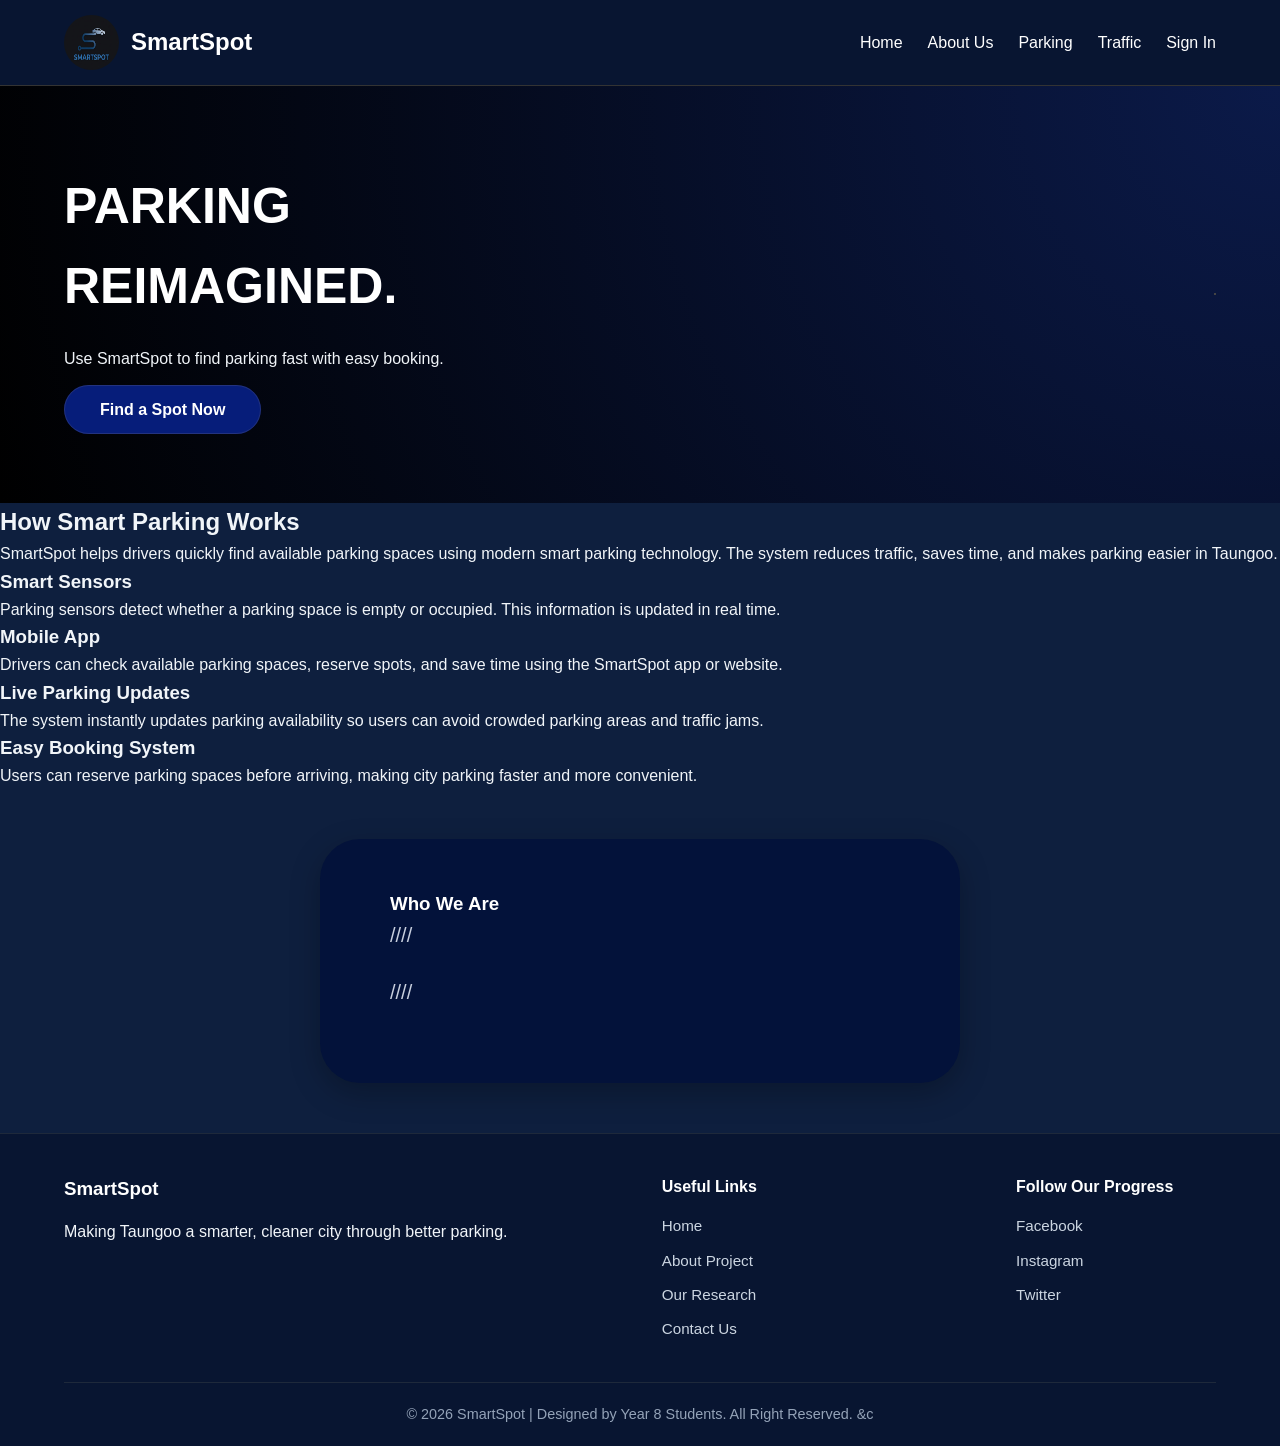
==== index.html @ 8a8c229a "Updated codes" ====
<!doctype html>
<html lang="en">
  <head>
    <meta charset="UTF-8" />
    <meta name="viewport" content="width=device-width, initial-scale=1.0" />
    <title>Smartspot | The Smarter Way to Find Your Space</title>
    <link rel="stylesheet" href="pages/style.css" />
    <link
      class="icon"
      rel="icon"
      type="image/x-icon"
      href="../images/favicon.png"
    />
  </head>
  <body>
    <!-- Navbar Starts -->
    <nav class="top-bar">
      <a class="logo-box" href="index.html">
        <img src="../images/carlogo.png" alt="SmartSpot Logo" />
        <h3>SmartSpot</h3>
      </a>

      <div class="menu">
        <a href="index.html">Home</a>
        <a href="pages/aboutus.html">About Us</a>
        <a href="pages/parking.html">Parking</a>
        <a href="pages/trafficeffiency.html">Traffic</a>
        <a href="pages/signin.html">Sign In</a>
        
      </div>
    </nav>
    <!-- Navbar Ends  -->

    <!-- Header Starts -->
    <header class="header-box">
      <div class="header-text">
        <h1>PARKING <br />REIMAGINED.</h1>
        <p>Use SmartSpot to find parking fast with easy booking.</p>
        <br />
        <a href="/pages/parking.html" class="main-btn">Find a Spot Now</a>
      </div>
      <div
        class="header-image"
        style="background-color: #222; border: 1px dashed #444"
      ></div>
    </header>
    <!-- Header Ends -->
    <!-- Add this section BELOW the header and ABOVE Popular Parking Hubs -->

    <section class="how-smartspot-works">
      <div class="works-container">
        <h2>How Smart Parking Works</h2>
        <p class="works-intro">
          SmartSpot helps drivers quickly find available parking spaces using
          modern smart parking technology. The system reduces traffic, saves
          time, and makes parking easier in Taungoo.
        </p>

        <div class="works-cards">
          <div class="works-card">
            <h3>Smart Sensors</h3>
            <p>
              Parking sensors detect whether a parking space is empty or
              occupied. This information is updated in real time.
            </p>
          </div>

          <div class="works-card">
            <h3>Mobile App</h3>
            <p>
              Drivers can check available parking spaces, reserve spots, and
              save time using the SmartSpot app or website.
            </p>
          </div>

          <div class="works-card">
            <h3>Live Parking Updates</h3>
            <p>
              The system instantly updates parking availability so users can
              avoid crowded parking areas and traffic jams.
            </p>
          </div>

          <div class="works-card">
            <h3>Easy Booking System</h3>
            <p>
              Users can reserve parking spaces before arriving, making city
              parking faster and more convenient.
            </p>
          </div>
        </div>
      </div>
    </section>

     <div class="about-box">
    <h3>Who We Are</h3>

    <p>
     ////
    </p>

    <p>
      ////
    </p>
  </div>

    

    <footer class="footer">
      <div class="footer-container">
        <div class="footer-about">
          <h3>SmartSpot</h3>
          <p>Making Taungoo a smarter, cleaner city through better parking.</p>
        </div>

        <div class="footer-links">
          <h4>Useful Links</h4>
          <ul class="footer_ul">
            <div>
              <a href="/pages/index.html">Home</a>
              <a href="/pages/aboutus.html">About Project</a>
              <a href="/pages/our-research.html">Our Research</a>
              <a href="/pages/contact.html">Contact Us</a>
            </div>
          </ul>
        </div>

        <div class="footer-socialmedia">
          <h4>Follow Our Progress</h4>
          <div class="footer_div">
            <a href="#">Facebook</a>
            <a href="#">Instagram</a>
            <a href="#">Twitter</a>
          </div>
        </div>
      </div>
      <div class="footer-bottom">
        <p>
          &copy; 2026 SmartSpot | Designed by Year 8 Students. All Right
          Reserved. &c
        </p>
      </div>
    </footer>
  </body>
</html>
---- pages/style.css ----
/* Main General styles */
/* Homepage Styles */
* {
  margin: 0;
  padding: 0;
  box-sizing: border-box;
  font-family: sans-serif;
}

body {
  background-color: #0e1f3e;
  color: #f1f5f9;
  line-height: 1.6;
}

.icon {
  height: 50px;
  width: 50px;
}

/* Navbar Starts */
.top-bar {
  display: flex;
  justify-content: space-between;
  align-items: center;
  padding: 15px 5%;
  background-color: #081531;
  border-bottom: 1px solid #333;
}

/* Logo + Title */
.logo-box {
  display: flex;
  align-items: center;
  gap: 12px;
  text-decoration: none;
}

.logo-box img {
  width: 55px;
  height: 55px;
  border-radius: 50%;
}

.logo-box h3 {
  text-decoration: none;
  color: white;
  font-size: 24px;
}

/* Navigation Menu */
.menu {
  display: flex;
  align-items: center;
  gap: 25px;
}

/* Navbar Links */
.menu a {
  text-decoration: none;
  color: white;
  font-size: 16px;
  transition: 0.3s;
  position: relative;
}

/* Hover Effect */
.menu a:hover {
  color: #3b82f6;
}

/* Underline Animation */
.menu a::after {
  content: "";
  position: absolute;
  left: 0;
  bottom: -5px;
  width: 0%;
  height: 2px;
  background-color: #3b82f6;
  transition: 0.3s;
}

.menu a:hover::after {
  width: 100%;
}
/* Navbar Ends */

/* Header Starts */
.header-box {
  display: flex;
  align-items: center;
  justify-content: space-between;
  padding: 80px 5%;
  flex-wrap: wrap;
  background: radial-gradient(circle at top right, #0b1a49, #000000);
}

.header-text h1 {
  font-size: 50px;
  margin-bottom: 20px;
  color: white;
}

.main-btn {
  text-decoration: none;
  padding: 15px 35px;
  background-color: rgb(6, 29, 122);
  color: white;
  border: solid 1px #a594942f;
  border-radius: 50px;
  font-weight: bold;
  cursor: pointer;
}

.main-btn:hover {
  background-color: #273e70;
}
/* Header Ends */

.content-area {
  padding: 60px 5%;
}

/* Footer */
.footer {
  background-color: #081531;
  padding: 40px 5% 20px;
  color: #f1f5f9;
  border-top: 1px solid #1e293b;
}

/* Footer Layout */
.footer-container {
  display: flex;
  justify-content: space-between;
  flex-wrap: wrap;
  gap: 40px;
}

/* Footer Sections */
.footer-links,
.footer-socialmedia,
.footer_div {
  min-width: 200px;
}

/* Footer Titles */
.footer h3,
.footer h4 {
  margin-bottom: 15px;
  color: white;
}

/* Footer Links */
.footer a,
.footer_ul a {
  text-decoration: none;
  color: #cbd5e1;
  display: block;
  margin-bottom: 10px;
  transition: 0.3s;
  font-size: 0.95rem;
}

/* Hover Effect */
.footer a:hover,
.footer_ul a:hover {
  color: #3b82f6;
  transform: translateX(3px);
}

/* Social Icons */
.social-icons a {
  display: inline-block;
  margin-right: 15px;
  font-size: 18px;
}

/* Footer Bottom */
.footer-bottom {
  text-align: center;
  margin-top: 30px;
  padding-top: 20px;
  border-top: 1px solid #1e293b;
  font-size: 0.9rem;
  color: #94a3b8;
}
.about-box {
  width: 50%;
  max-width: 1500px;
  margin: 50px auto;

  background: #03123a;
  border-radius: 40px;
  padding: 50px 70px;

  color: white;
  box-shadow: 0 10px 30px rgba(0, 0, 0, 0.25);
}

.about-box h1 {
  font-size: 60px;
  font-weight: 800;
  margin-bottom: 35px;
  text-align: center;
}

.about-box p {
  font-size: 20px;
  line-height: 1.6;
  color: #c8cfde;
  margin-bottom: 25px;
  max-width: 1350px;
}

/* Smart Parking Section */
/* 1. Hide the tracking checkbox visually from view */
.slot-toggle-check {
  display: none !important;
}

/* 2. Hide the slots layout element completely by default */
.slot-toggle-check ~ .slots-grid {
  display: none !important;
}

/* 3. When checked, restore display framework to your native 'grid' template */
.slot-toggle-check:checked ~ .slots-grid {
  display: grid !important;
  margin-top: 20px;
}

/* 4. Formatting label target to simulate a modern UI button clicker */
.toggle-slots-btn {
  display: inline-block;
  margin-top: 15px;
  padding: 10px 20px;
  font-size: 14px;
  font-weight: 600;
  color: #ffffff;
  background-color: #3b82f6; /* Custom layout theme accent color */
  border-radius: 8px;
  cursor: pointer;
  text-align: center;
  user-select: none;
  transition:
    background-color 0.2s ease,
    transform 0.1s ease;
}

.toggle-slots-btn:hover {
  background-color: #2563eb;
}

.toggle-slots-btn:active {
  transform: scale(0.97);
}

/* Dynamic State Change: Change look when active */
.slot-toggle-check:checked + .toggle-slots-btn {
  background-color: #1e293b;
  border: 1px solid #3b82f6;
}

/* Aboutus Page  Styles */
/* About Hero */
.about-hero {
  height: 60vh;
  background:
    linear-gradient(rgba(0, 0, 0, 0.7), rgba(0, 0, 0, 0.7)),
    url("../images/about-bg.jpg");
  background-size: cover;
  background-position: center;
  display: flex;
  align-items: center;
  justify-content: center;
  text-align: center;
  padding: 20px;
}

.about-overlay h1 {
  font-size: 60px;
  margin-bottom: 20px;
  color: white;
}

.about-overlay p {
  max-width: 700px;
  color: #cbd5e1;
  font-size: 18px;
}

/* Main Layout */
.about-container {
  padding: 80px 8%;
}

.about-grid {
  display: grid;
  grid-template-columns: repeat(auto-fit, minmax(300px, 1fr));
  gap: 50px;
  align-items: center;
  margin-bottom: 100px;
}

.reverse {
  direction: rtl;
}

.reverse .about-content {
  direction: ltr;
}

.about-image img,
.about-image2 img {
  width: 60%;
  height: 50%;
  border-radius: 20px;
  border: 1px solid #1e293b;
}

.about-content h2,
.who-box h2,
.team-title h2,
.idea-section h2 {
  font-size: 38px;
  margin: 15px 0;
  color: white;
}

.about-content p,
.who-box p,
.idea-section p {
  color: #cbd5e1;
  line-height: 1.8;
  margin-bottom: 15px;
}

.section-tag {
  color: #3b82f6;
  font-weight: bold;
  letter-spacing: 2px;
}

/* Who We Are */
.who-we-are {
  margin-bottom: 100px;
}

.who-box {
  background: #081531;
  border: 1px solid #1e293b;
  padding: 50px;
  border-radius: 25px;
}

/* Team Section */
.team-section {
  margin-bottom: 100px;
}

.team-title {
  text-align: center;
  margin-bottom: 50px;
}

.team-cards {
  display: flex;
  justify-content: center;
  gap: 30px;
  flex-wrap: wrap;
}

.member-card {
  background: #081531;
  border: 1px solid #1e293b;
  border-radius: 20px;
  padding: 30px;
  text-align: center;
  width: 280px;
  transition: 0.3s;
}

.member-card:hover {
  transform: translateY(-10px);
}

.member-card img {
  width: 120px;
  height: 120px;
  object-fit: cover;
  border-radius: 50%;
  margin-bottom: 20px;
  border: 3px solid #3b82f6;
}

.member-card h3 {
  color: white;
  margin-bottom: 8px;
}

.member-card p {
  color: #94a3b8;
}

/* Idea Section */
.idea-section {
  background: linear-gradient(135deg, #081531, #0b1a49);
  padding: 60px;
  border-radius: 25px;
  border: 1px solid #1e293b;
}

/* Responsive */
@media (max-width: 768px) {
  .about-overlay h1 {
    font-size: 42px;
  }

  .about-content h2,
  .who-box h2,
  .team-title h2,
  .idea-section h2 {
    font-size: 30px;
  }

  .idea-section,
  .who-box {
    padding: 30px;
  }
}

/* Parking page styles */

/* Container for all locations */
.parking-container {
  display: flex;
  flex-direction: column;
  gap: 40px;
  margin-top: 20px;
}

/* Individual Location Block */
.parking-location {
  background: #081531;
  border: 1px solid #1e293b;
  border-radius: 20px;
  padding: 25px;
  display: flex;
  justify-content: space-between;
  align-items: center;
  flex-wrap: wrap;
  gap: 20px;
}

.location-info h3 {
  color: #3b82f6;
  font-size: 22px;
  margin-bottom: 5px;
}

/* The Grid of Slots */
.slots-grid {
  display: grid;
  grid-template-columns: repeat(5, 1fr); /* 5 columns */
  gap: 10px;
  background: #0e1f3e;
  padding: 15px;
  border-radius: 12px;
  border: 2px solid #333;
}

/* Individual Slot Styling */
.slot {
  width: 60px;
  height: 80px;
  display: flex;
  align-items: center;
  justify-content: center;
  border-radius: 5px;
  font-weight: bold;
  font-size: 14px;
  border: 2px dashed #444; /* Looks like a road marking */
  transition: 0.3s;
}

/* Taken vs Available Styles */
.slot.available {
  background-color: rgba(34, 197, 94, 0.2);
  color: #22c55e;
  border: 2px solid #22c55e;
  cursor: pointer;
}

.slot.available:hover {
  background-color: #22c55e;
  color: white;
}

.slot.taken {
  background-color: rgba(239, 68, 68, 0.2);
  color: #ef4444;
  border: 2px solid #ef4444;
  cursor: not-allowed;
  position: relative;
}

/* Responsive adjustment for small screens */
@media (max-width: 600px) {
  .slots-grid {
    grid-template-columns: repeat(2, 1fr);
  }
  .parking-location {
    flex-direction: column;
    text-align: center;
  }
}

/* Sign in page styles */

/* Auth Page Styles */
.auth-container {
  min-height: 80vh;
  display: flex;
  align-items: center;
  justify-content: center;
  padding: 40px 5%;
  background: radial-gradient(circle at center, #0b1a49, #000000);
}

.auth-card {
  background: #081531;
  border: 1px solid #1e293b;
  padding: 40px;
  border-radius: 20px;
  width: 100%;
  max-width: 450px;
  box-shadow: 0 10px 30px rgba(0, 0, 0, 0.5);
}

.auth-header {
  text-align: center;
  margin-bottom: 30px;
}

.auth-header h2 {
  font-size: 28px;
  color: white;
  margin-bottom: 10px;
}

.auth-header p {
  color: #94a3b8;
}

/* Form Styles */
.auth-form {
  display: flex;
  flex-direction: column;
  gap: 20px;
}

.input-group {
  display: flex;
  flex-direction: column;
  gap: 8px;
}

.input-group label {
  font-size: 14px;
  color: #cbd5e1;
}

.input-group input {
  padding: 12px 15px;
  background: #0e1f3e;
  border: 1px solid #334155;
  border-radius: 8px;
  color: white;
  outline: none;
  transition: 0.3s;
}

.input-group input:focus {
  border-color: #3b82f6;
}

.auth-options {
  display: flex;
  justify-content: space-between;
  align-items: center;
  font-size: 14px;
  color: #94a3b8;
}

.auth-options a {
  color: #3b82f6;
  text-decoration: none;
}

.auth-btn {
  width: 100%;
  margin-top: 10px;
  border: none;
}

.auth-footer {
  margin-top: 25px;
  text-align: center;
  font-size: 14px;
  color: #94a3b8;
}

.auth-footer a {
  color: #3b82f6;
  text-decoration: none;
  font-weight: bold;
}

/* Traffic efficiency */
/* Layout container for the split view */
.benefits-split-container {
  max-width: 800px;
  margin: 30px auto;
  display: flex;
  flex-direction: column;
  gap: 15px; /* Adds space between each row */
}

/* Individual Row setup */
.benefit-row {
  display: grid;
  grid-template-columns: 250px 1fr; /* Left text gets 250px, right text takes the rest */
  align-items: center; /* Vertically aligns the items */
  padding: 15px 20px;
  background-color: rgba(255, 255, 255, 0.02);
  border-bottom: 1px solid rgba(146, 144, 195, 0.2); /* Clean dividing line */
}

/* Left Heading Style */
.benefit-label h3 {
  margin: 0;
  color: #ffffff;
  font-size: 1.1rem;
  font-weight: 600;
  text-align: left;
}

/* Right Sentence Style */
.benefit-text p {
  margin: 0;
  color: #cbd5e1;
  text-align: left;
  line-height: 1.5;
}

/* Mobile responsive fallback so it doesn't break on phones */
@media (max-width: 600px) {
  .benefit-row {
    grid-template-columns: 1fr;
    gap: 5px;
    padding: 10px 5px;
  }
}
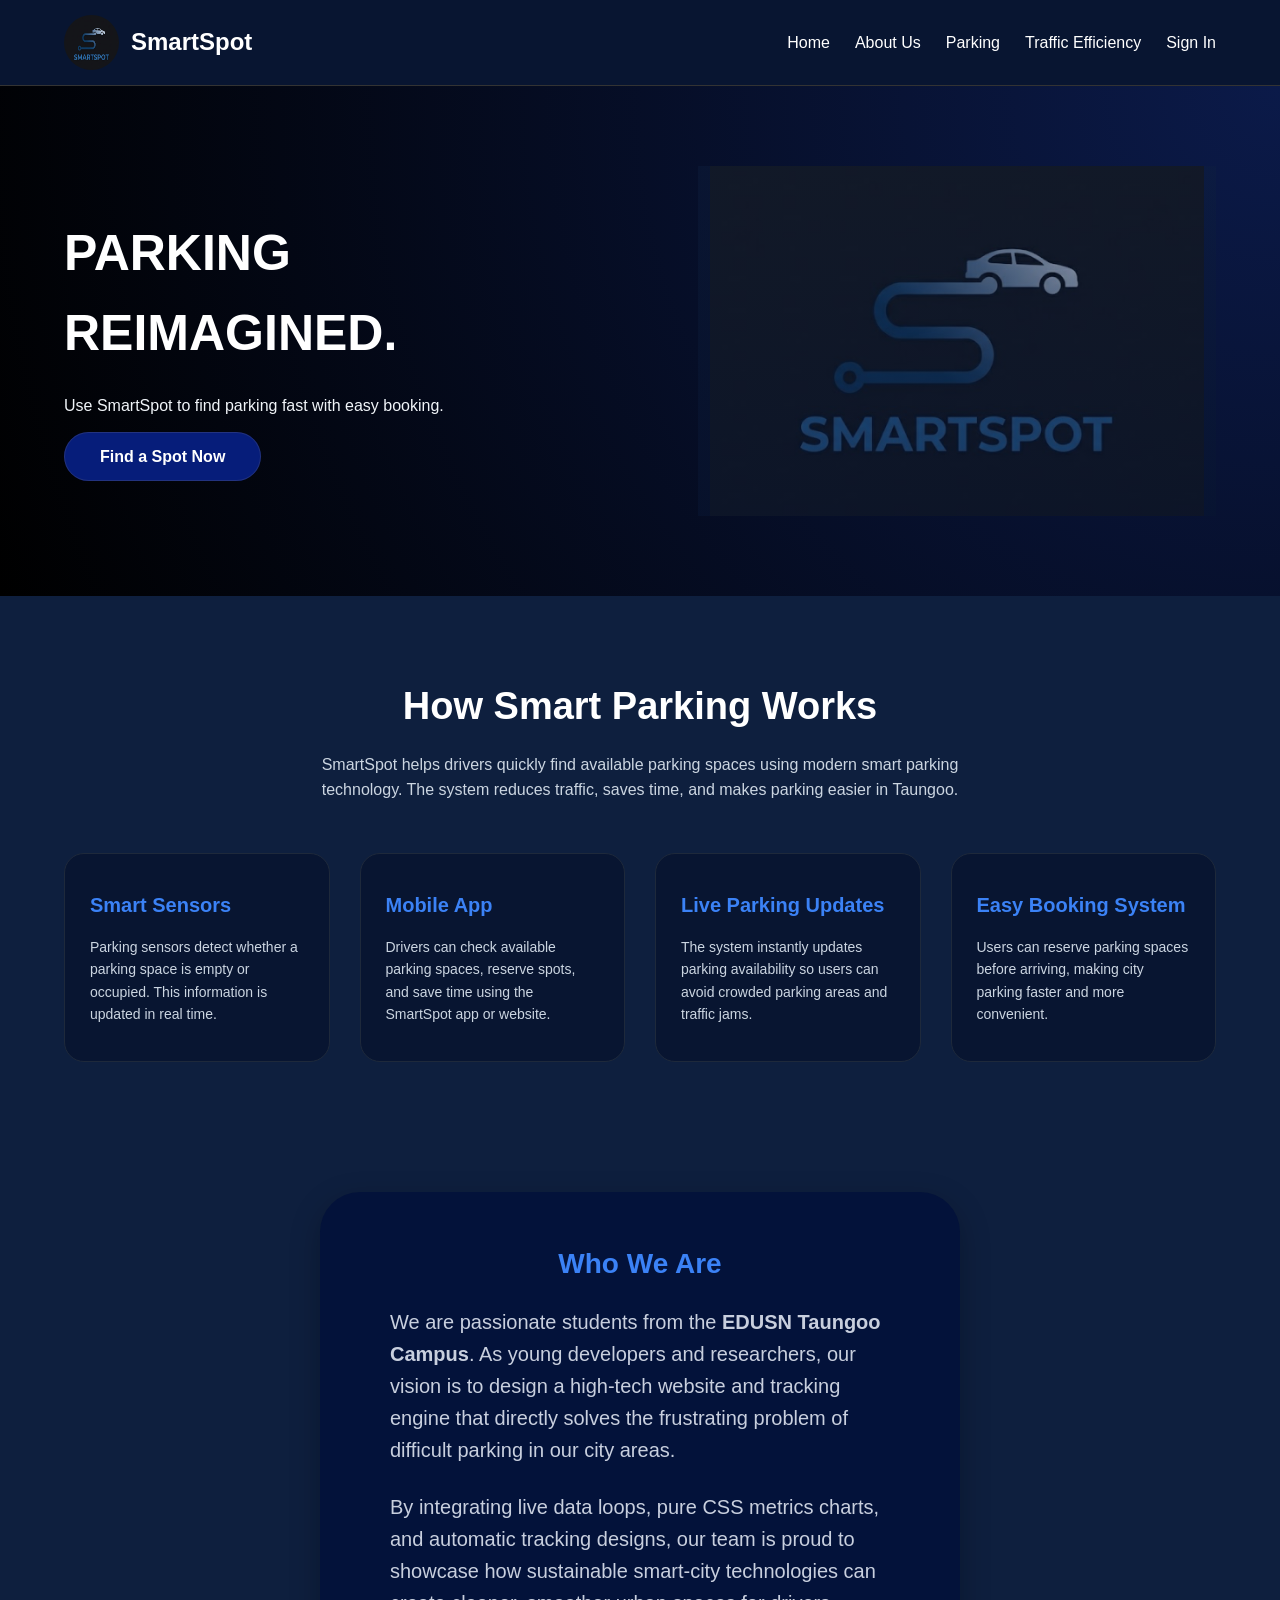
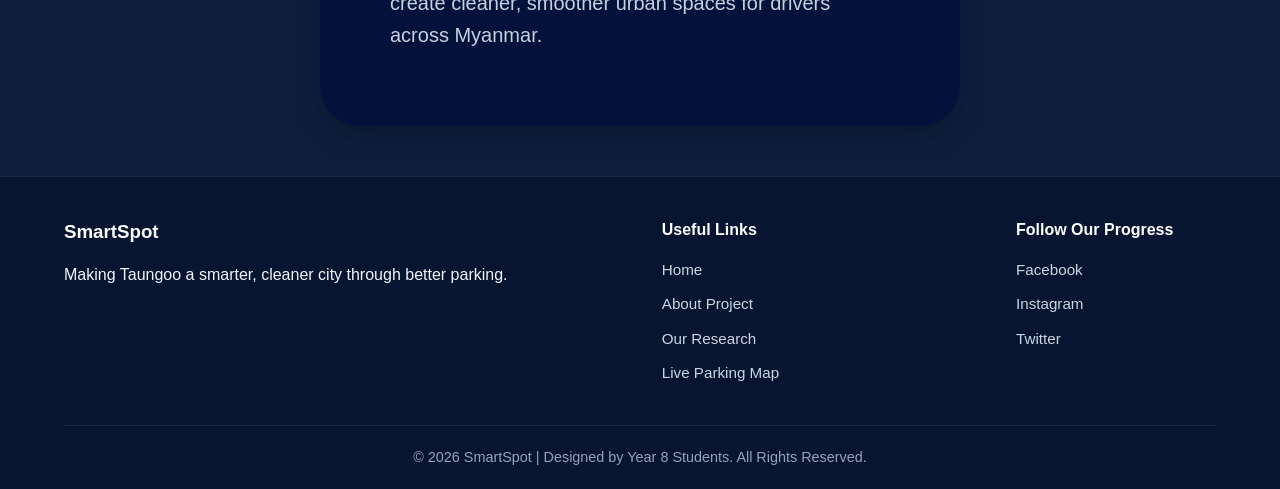
==== commit 56a11f61: "We have updated Traffic efficiency parking slot and index." ====
--- a/index.html
+++ b/index.html
@@ -15,18 +15,17 @@
   <body>
     <!-- Navbar Starts -->
     <nav class="top-bar">
-      <a class="logo-box" href="index.html">
+      <a class="logo-box" href="/index.html">
         <img src="../images/carlogo.png" alt="SmartSpot Logo" />
         <h3>SmartSpot</h3>
       </a>
 
       <div class="menu">
-        <a href="index.html">Home</a>
-        <a href="pages/aboutus.html">About Us</a>
-        <a href="pages/parking.html">Parking</a>
-        <a href="pages/trafficeffiency.html">Traffic</a>
-        <a href="pages/signin.html">Sign In</a>
-        
+        <a href="/index.html">Home</a>
+        <a href="/pages/aboutus.html">About Us</a>
+        <a href="/pages/parking.html">Parking</a>
+        <a href="/pages/trafficeffiency.html">Traffic Efficiency</a>
+        <a href="/pages/signin.html">Sign In</a>
       </div>
     </nav>
     <!-- Navbar Ends  -->
@@ -37,16 +36,26 @@
         <h1>PARKING <br />REIMAGINED.</h1>
         <p>Use SmartSpot to find parking fast with easy booking.</p>
         <br />
-        <a href="/pages/parking.html" class="main-btn">Find a Spot Now</a>
+        <a href="pages/parking.html" class="main-btn">Find a Spot Now</a>
       </div>
       <div
         class="header-image"
-        style="background-color: #222; border: 1px dashed #444"
+        style="
+          width: 45%;
+          min-width: 300px;
+          height: 350px;
+          background:
+            linear-gradient(rgba(14, 31, 62, 0.4), rgba(8, 21, 49, 0.6)),
+            url(&quot;../images/carlogo.png&quot;);
+          background-size: contain;
+          background-repeat: no-repeat;
+          background-position: center;
+        "
       ></div>
     </header>
     <!-- Header Ends -->
-    <!-- Add this section BELOW the header and ABOVE Popular Parking Hubs -->
 
+    <!-- How it Works Section -->
     <section class="how-smartspot-works">
       <div class="works-container">
         <h2>How Smart Parking Works</h2>
@@ -92,20 +101,34 @@
       </div>
     </section>
 
-     <div class="about-box">
-    <h3>Who We Are</h3>
+    <!-- Who We Are Section -->
+    <div class="about-box">
+      <h3
+        style="
+          font-size: 28px;
+          text-align: center;
+          margin-bottom: 20px;
+          color: #3b82f6;
+        "
+      >
+        Who We Are
+      </h3>
+      <p>
+        We are passionate students from the
+        <strong>EDUSN Taungoo Campus</strong>. As young developers and
+        researchers, our vision is to design a high-tech website and tracking
+        engine that directly solves the frustrating problem of difficult parking
+        in our city areas.
+      </p>
+      <p>
+        By integrating live data loops, pure CSS metrics charts, and automatic
+        tracking designs, our team is proud to showcase how sustainable
+        smart-city technologies can create cleaner, smoother urban spaces for
+        drivers across Myanmar.
+      </p>
+    </div>
 
-    <p>
-     ////
-    </p>
-
-    <p>
-      ////
-    </p>
-  </div>
-
-    
-
+    <!-- Footer Starts -->
     <footer class="footer">
       <div class="footer-container">
         <div class="footer-about">
@@ -117,10 +140,10 @@
           <h4>Useful Links</h4>
           <ul class="footer_ul">
             <div>
-              <a href="/pages/index.html">Home</a>
-              <a href="/pages/aboutus.html">About Project</a>
-              <a href="/pages/our-research.html">Our Research</a>
-              <a href="/pages/contact.html">Contact Us</a>
+              <a href="index.html">Home</a>
+              <a href="pages/aboutus.html">About Project</a>
+              <a href="pages/trafficeffiency.html">Our Research</a>
+              <a href="pages/parking.html">Live Parking Map</a>
             </div>
           </ul>
         </div>
@@ -136,8 +159,8 @@
       </div>
       <div class="footer-bottom">
         <p>
-          &copy; 2026 SmartSpot | Designed by Year 8 Students. All Right
-          Reserved. &c
+          &copy; 2026 SmartSpot | Designed by Year 8 Students. All Rights
+          Reserved.
         </p>
       </div>
     </footer>
--- a/pages/style.css
+++ b/pages/style.css
@@ -16,6 +16,54 @@
 .icon {
   height: 50px;
   width: 50px;
+}
+
+.how-smartspot-works {
+  padding: 80px 5%;
+  background: #0e1f3e;
+}
+.works-container {
+  max-width: 1200px;
+  margin: 0 auto;
+  text-align: center;
+}
+.works-container h2 {
+  font-size: 38px;
+  color: white;
+  margin-bottom: 15px;
+}
+.works-intro {
+  color: #cbd5e1;
+  max-width: 700px;
+  margin: 0 auto 50px auto;
+  font-size: 16px;
+}
+.works-cards {
+  display: grid;
+  grid-template-columns: repeat(auto-fit, minmax(250px, 1fr));
+  gap: 30px;
+}
+.works-card {
+  background: #081531;
+  border: 1px solid #1e293b;
+  padding: 35px 25px;
+  border-radius: 20px;
+  text-align: left;
+  transition: transform 0.3s ease;
+}
+.works-card:hover {
+  transform: translateY(-5px);
+  border-color: #3b82f6;
+}
+.works-card h3 {
+  color: #3b82f6;
+  font-size: 20px;
+  margin-bottom: 15px;
+}
+.works-card p {
+  color: #cbd5e1;
+  font-size: 14px;
+  line-height: 1.6;
 }
 
 /* Navbar Starts */
@@ -663,3 +711,244 @@
     padding: 10px 5px;
   }
 }
+
+/* ==========================================================================
+   New Layout Additions: Chart, AI Camera, and Before/After Reviews
+   ========================================================================== */
+
+/* Section Alignment Global Layout */
+.efficiency-section,
+.camera-detection-section,
+.reviews-section {
+  margin-bottom: 100px;
+}
+
+.section-title-box {
+  text-align: center;
+  margin-bottom: 40px;
+}
+
+.section-title-box h2 {
+  font-size: 38px;
+  color: white;
+  margin: 10px 0;
+}
+
+/* --- Pure CSS Chart Styling --- */
+.chart-container {
+  background: #081531;
+  border: 1px solid #1e293b;
+  border-radius: 25px;
+  padding: 40px;
+  max-width: 800px;
+  margin: 0 auto;
+}
+
+.chart-container h3 {
+  text-align: center;
+  font-size: 1.2rem;
+  margin-bottom: 30px;
+  color: #94a3b8;
+}
+
+.bar-chart {
+  display: flex;
+  justify-content: space-around;
+  align-items: flex-end;
+  height: 250px; /* Base height for column references */
+  border-bottom: 2px solid #334155;
+  padding-bottom: 15px;
+  margin-bottom: 30px;
+}
+
+.chart-column {
+  display: flex;
+  flex-direction: column;
+  align-items: center;
+  width: 40%;
+}
+
+.bar-wrapper {
+  height: 200px; /* Constrains column growth scale */
+  width: 100%;
+  display: flex;
+  align-items: flex-end;
+  justify-content: center;
+}
+
+.bar {
+  width: 80px;
+  border-radius: 8px 8px 0 0;
+  display: flex;
+  align-items: top;
+  justify-content: center;
+  padding-top: 10px;
+  transition: all 0.6s ease-in-out;
+  position: relative;
+}
+
+.before-bar {
+  background: linear-gradient(to top, #ef4444, #f87171);
+  box-shadow: 0 0 15px rgba(239, 68, 68, 0.3);
+}
+
+.after-bar {
+  background: linear-gradient(to top, #22c55e, #4ade80);
+  box-shadow: 0 0 15px rgba(34, 197, 94, 0.3);
+}
+
+.bar-value {
+  font-weight: bold;
+  color: white;
+  font-size: 1.1rem;
+}
+
+.bar-label {
+  margin-top: 12px;
+  font-size: 0.95rem;
+  color: #cbd5e1;
+  font-weight: 600;
+}
+
+/* --- Smart Camera CSS Mockup Layout --- */
+.camera-visual-container {
+  width: 100%;
+  display: flex;
+  justify-content: center;
+}
+
+.camera-monitor {
+  width: 100%;
+  max-width: 450px;
+  height: 280px;
+  background-color: #040d21;
+  border: 4px solid #1e293b;
+  border-radius: 15px;
+  position: relative;
+  overflow: hidden;
+  box-shadow: inset 0 0 40px rgba(0, 0, 0, 0.8);
+}
+
+.live-tag {
+  position: absolute;
+  top: 15px;
+  left: 15px;
+  background: rgba(239, 68, 68, 0.8);
+  padding: 4px 10px;
+  font-size: 11px;
+  font-weight: bold;
+  border-radius: 4px;
+  letter-spacing: 1px;
+  animation: pulse 1.5s infinite alternate;
+}
+
+/* Matrix Line Effect Scan Simulation */
+.ai-scanning-box {
+  width: 100%;
+  height: 100%;
+  position: relative;
+  border: 1px dashed rgba(59, 130, 246, 0.3);
+}
+
+.scan-line {
+  width: 100%;
+  height: 2px;
+  background: linear-gradient(to right, transparent, #3b82f6, transparent);
+  position: absolute;
+  animation: scanMove 3s infinite linear;
+}
+
+.target-car-box {
+  position: absolute;
+  top: 40%;
+  left: 20%;
+  width: 60%;
+  height: 35%;
+  border: 2px solid #ef4444;
+  background: rgba(239, 68, 68, 0.05);
+  border-radius: 4px;
+  padding: 8px;
+  display: flex;
+  flex-direction: column;
+  justify-content: space-between;
+}
+
+.alert-tag {
+  color: #ef4444;
+  font-size: 10px;
+  font-weight: bold;
+  letter-spacing: 0.5px;
+}
+
+.plate-text {
+  color: #ffffff;
+  font-family: monospace;
+  font-size: 13px;
+  background: rgba(0, 0, 0, 0.6);
+  padding: 2px 5px;
+  border-radius: 3px;
+  width: fit-content;
+}
+
+/* --- Before / After Review Enhancements --- */
+.review-card {
+  width: 340px !important; /* Forces a wider comment read layout */
+  position: relative;
+  padding-top: 45px !important;
+  text-align: left !important;
+}
+
+.review-status-badge {
+  position: absolute;
+  top: -12px;
+  left: 25px;
+  padding: 6px 14px;
+  font-size: 12px;
+  font-weight: bold;
+  border-radius: 50px;
+  color: white;
+}
+
+.before-badge {
+  background-color: #ef4444;
+  border: 1px solid #f87171;
+}
+
+.after-badge {
+  background-color: #22c55e;
+  border: 1px solid #4ade80;
+}
+
+.user-role {
+  font-size: 13px !important;
+  color: #3b82f6 !important;
+  margin-bottom: 15px;
+}
+
+.review-quote {
+  font-style: italic;
+  color: #cbd5e1 !important;
+  line-height: 1.5;
+}
+
+/* Keyframe Animations */
+@keyframes pulse {
+  0% {
+    opacity: 0.4;
+  }
+  100% {
+    opacity: 1;
+  }
+}
+
+@keyframes scanMove {
+  0% {
+    top: 0%;
+  }
+  50% {
+    top: 100%;
+  }
+  100% {
+    top: 0%;
+  }
+}
